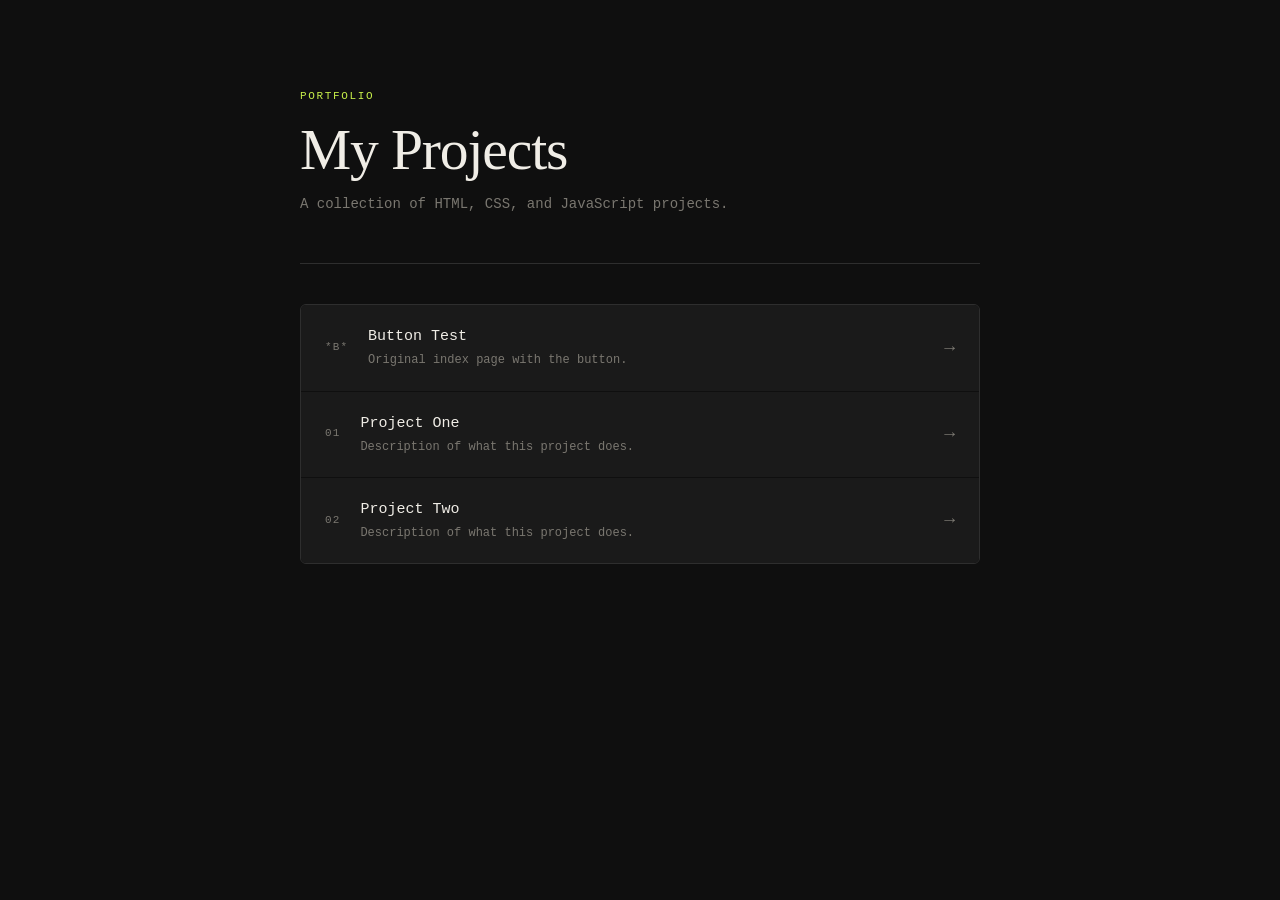
==== index.html @ 1b182743 "i2" ====
<!DOCTYPE html>
<html lang="en">
<head>
  <meta charset="UTF-8">
  <meta name="viewport" content="width=device-width, initial-scale=1.0">
  <title>My Portfolio</title>
  <link rel="stylesheet" href="style.css">
</head>
<body>
  <main class="container">
    <header class="hero">
      <p class="label">Portfolio</p>
      <h1>My Projects</h1>
      <p class="subtitle">A collection of HTML, CSS, and JavaScript projects.</p>
    </header>

    <ul class="project-list">
<li>
 <a href="./index-button.html" class="project-card">
          <span class="project-number">*B*</span>
          <span class="project-info">
            <span class="project-title">Button Test</span>
            <span class="project-desc">Original index page with the button.</span>
          </span>
          <span class="arrow">→</span>
        </a>
</li>
        <li>
        <a href="./projects/project-1.html" class="project-card">
          <span class="project-number">01</span>
          <span class="project-info">
            <span class="project-title">Project One</span>
            <span class="project-desc">Description of what this project does.</span>
          </span>
          <span class="arrow">→</span>
        </a>
      </li>
      <li>
        <a href="./projects/project-2.html" class="project-card">
          <span class="project-number">02</span>
          <span class="project-info">
            <span class="project-title">Project Two</span>
            <span class="project-desc">Description of what this project does.</span>
          </span>
          <span class="arrow">→</span>
        </a>
      </li>
    </ul>
  </main>
</body>
</html>
---- style.css ----
/* ── Tokens ─────────────────────────────────────────── */
:root {
  --bg:        #0f0f0f;
  --surface:   #1a1a1a;
  --border:    #2e2e2e;
  --accent:    #c8f04a;
  --text:      #f0ede6;
  --muted:     #7a7770;
  --font-head: 'DM Serif Display', Georgia, serif;
  --font-body: 'DM Mono', 'Courier New', monospace;
  --radius:    6px;
  --max-w:     680px;
}

/* ── Reset ───────────────────────────────────────────── */
*, *::before, *::after { box-sizing: border-box; margin: 0; padding: 0; }

body {
  background: var(--bg);
  color: var(--text);
  font-family: var(--font-body);
  font-size: 15px;
  line-height: 1.6;
  min-height: 100vh;
  padding: 2rem 1.25rem 4rem;
}

/* ── Google Fonts ────────────────────────────────────── */
@import url('https://fonts.googleapis.com/css2?family=DM+Mono:wght@400;500&family=DM+Serif+Display&display=swap');

/* ── Layout ──────────────────────────────────────────── */
.container {
  max-width: var(--max-w);
  margin: 0 auto;
}

/* ── Hero ────────────────────────────────────────────── */
.hero {
  padding: 3.5rem 0 3rem;
  border-bottom: 1px solid var(--border);
  margin-bottom: 2.5rem;
}

.label {
  font-size: 11px;
  letter-spacing: 0.15em;
  text-transform: uppercase;
  color: var(--accent);
  margin-bottom: 0.75rem;
}

h1 {
  font-family: var(--font-head);
  font-size: clamp(2.4rem, 6vw, 3.6rem);
  font-weight: 400;
  line-height: 1.1;
  letter-spacing: -0.02em;
  color: var(--text);
  margin-bottom: 0.75rem;
}

.subtitle {
  color: var(--muted);
  font-size: 14px;
}

/* ── Project list ────────────────────────────────────── */
.project-list {
  list-style: none;
  display: flex;
  flex-direction: column;
  gap: 1px;
  border: 1px solid var(--border);
  border-radius: var(--radius);
  overflow: hidden;
}

.project-card {
  display: flex;
  align-items: center;
  gap: 1.25rem;
  padding: 1.25rem 1.5rem;
  background: var(--surface);
  text-decoration: none;
  color: var(--text);
  transition: background 0.15s ease;
}

.project-card:hover {
  background: #222;
}

.project-card:hover .arrow {
  transform: translateX(4px);
  color: var(--accent);
}

.project-number {
  font-size: 11px;
  color: var(--muted);
  letter-spacing: 0.1em;
  min-width: 2ch;
}

.project-info {
  flex: 1;
  display: flex;
  flex-direction: column;
  gap: 2px;
}

.project-title {
  font-size: 15px;
  font-weight: 500;
  color: var(--text);
}

.project-desc {
  font-size: 12px;
  color: var(--muted);
}

.arrow {
  font-size: 18px;
  color: var(--muted);
  transition: transform 0.15s ease, color 0.15s ease;
}

/* ── Project page ────────────────────────────────────── */
.project-header {
  display: flex;
  align-items: center;
  gap: 1rem;
  padding: 2rem 0 2rem;
  border-bottom: 1px solid var(--border);
  margin-bottom: 2.5rem;
}

.back-btn {
  display: inline-flex;
  align-items: center;
  gap: 6px;
  font-family: var(--font-body);
  font-size: 12px;
  letter-spacing: 0.08em;
  color: var(--muted);
  background: transparent;
  border: 1px solid var(--border);
  border-radius: var(--radius);
  padding: 6px 12px;
  cursor: pointer;
  text-decoration: none;
  transition: border-color 0.15s, color 0.15s;
  white-space: nowrap;
}

.back-btn:hover {
  border-color: var(--accent);
  color: var(--accent);
}

.project-header h1 {
  font-size: clamp(1.5rem, 4vw, 2.2rem);
}

/* ── Output / demo area ──────────────────────────────── */
.demo-area {
  background: var(--surface);
  border: 1px solid var(--border);
  border-radius: var(--radius);
  padding: 2rem;
  margin-bottom: 2rem;
  min-height: 180px;
}

.demo-area p.placeholder {
  color: var(--muted);
  font-size: 13px;
  text-align: center;
  margin-top: 3rem;
}

/* ── Run button ──────────────────────────────────────── */
.run-btn {
  display: inline-flex;
  align-items: center;
  gap: 8px;
  font-family: var(--font-body);
  font-size: 13px;
  letter-spacing: 0.06em;
  color: #0f0f0f;
  background: var(--accent);
  border: none;
  border-radius: var(--radius);
  padding: 10px 20px;
  cursor: pointer;
  transition: opacity 0.15s;
}

.run-btn:hover { opacity: 0.85; }
.run-btn:active { opacity: 0.7; transform: scale(0.98); }

/* ── Output log ──────────────────────────────────────── */
#output {
  margin-top: 1.5rem;
  font-size: 13px;
  color: var(--text);
  white-space: pre-wrap;
  line-height: 1.8;
}
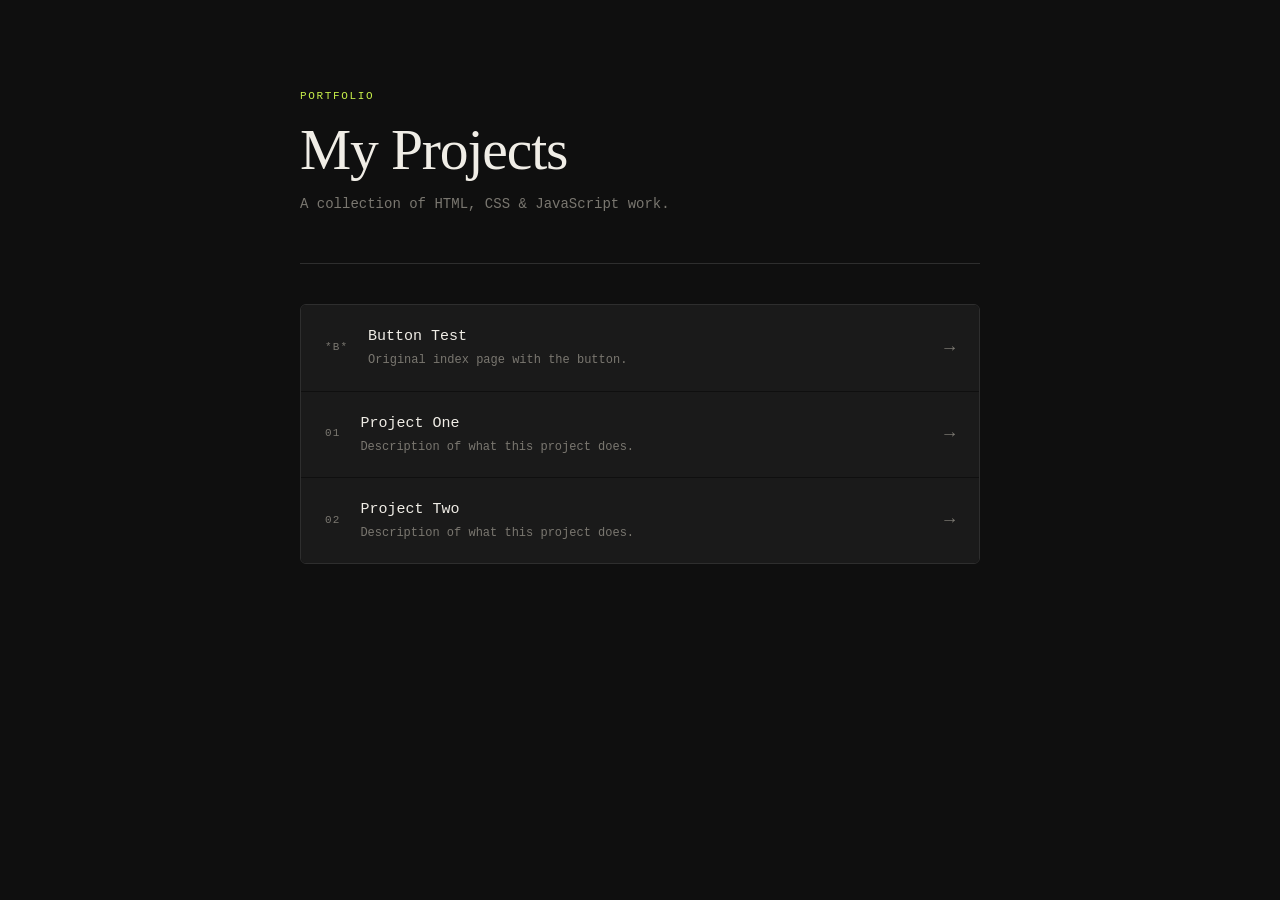
==== commit 0b54430c: "updated index" ====
--- a/index.html
+++ b/index.html
@@ -11,12 +11,12 @@
     <header class="hero">
       <p class="label">Portfolio</p>
       <h1>My Projects</h1>
-      <p class="subtitle">A collection of HTML, CSS, and JavaScript projects.</p>
+      <p class="subtitle">A collection of HTML, CSS &amp; JavaScript work.</p>
     </header>
 
     <ul class="project-list">
-<li>
- <a href="./index-button.html" class="project-card">
+      <li>
+        <a href="index-button.html" class="project-card">
           <span class="project-number">*B*</span>
           <span class="project-info">
             <span class="project-title">Button Test</span>
@@ -24,8 +24,8 @@
           </span>
           <span class="arrow">→</span>
         </a>
-</li>
-        <li>
+      </li>
+      <li>
         <a href="./projects/project-1.html" class="project-card">
           <span class="project-number">01</span>
           <span class="project-info">
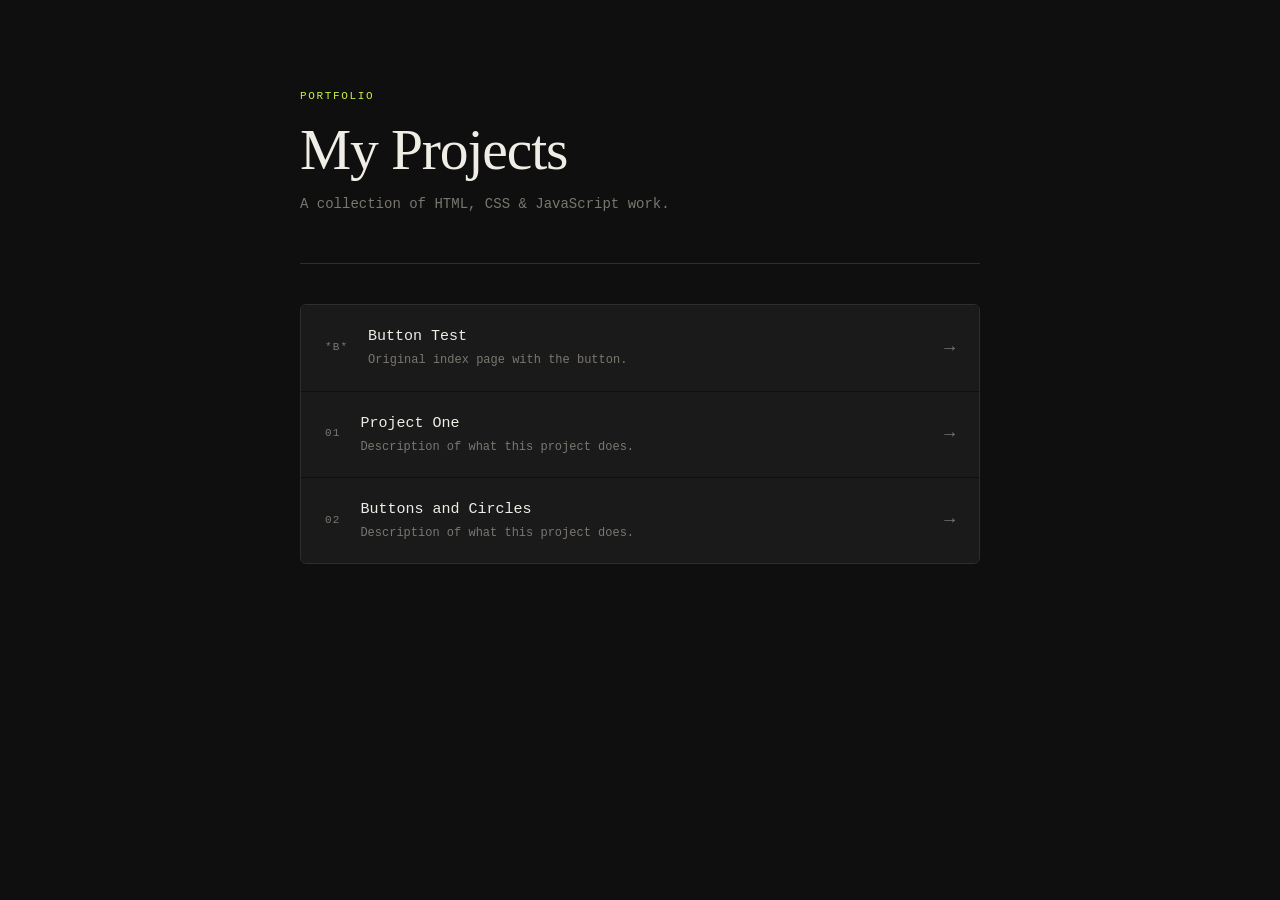
==== commit 316fe6bc: "project2 update" ====
--- a/index.html
+++ b/index.html
@@ -39,7 +39,7 @@
         <a href="./projects/project-2.html" class="project-card">
           <span class="project-number">02</span>
           <span class="project-info">
-            <span class="project-title">Project Two</span>
+            <span class="project-title">Buttons and Circles</span>
             <span class="project-desc">Description of what this project does.</span>
           </span>
           <span class="arrow">→</span>
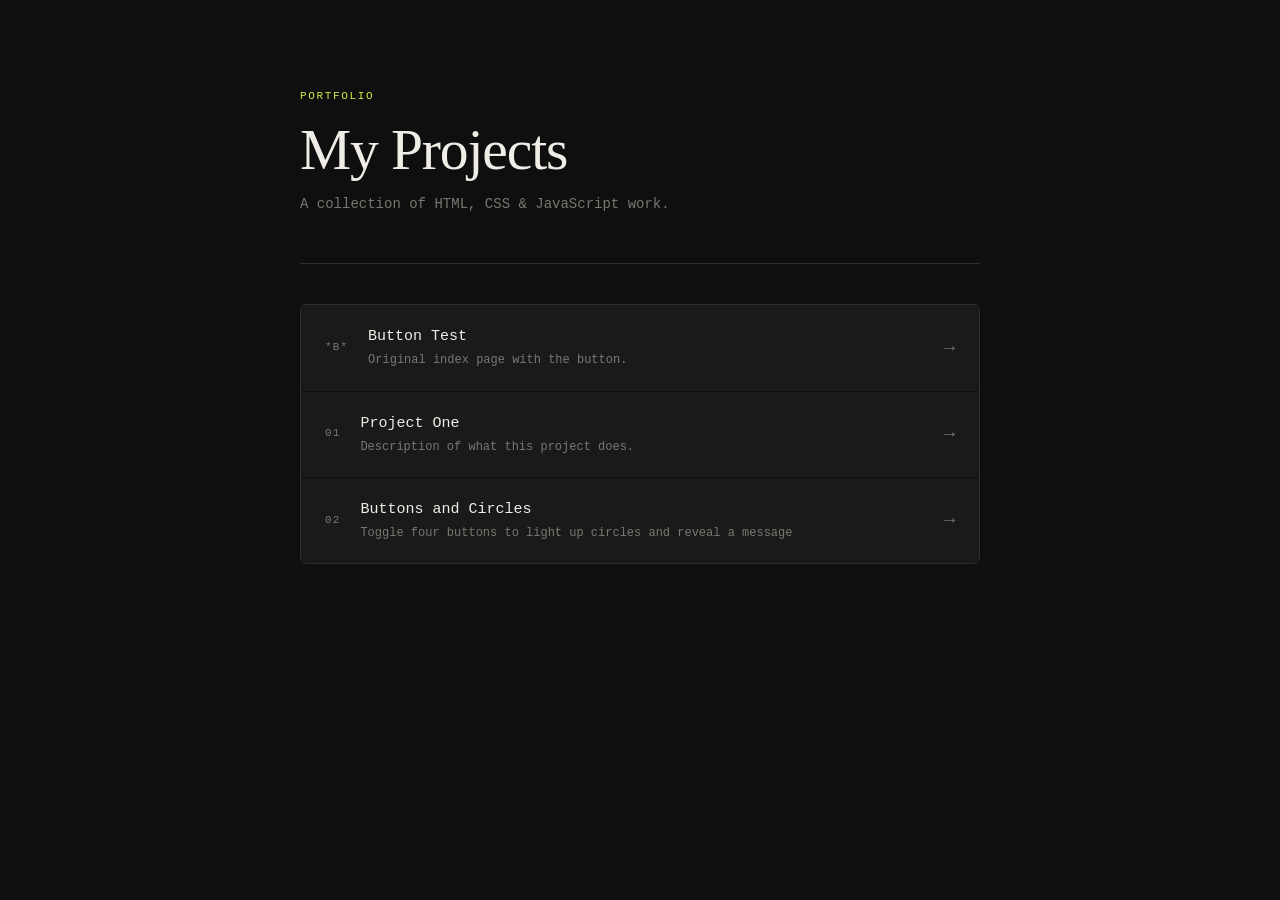
==== commit be553c7c: "p2" ====
--- a/index.html
+++ b/index.html
@@ -40,7 +40,7 @@
           <span class="project-number">02</span>
           <span class="project-info">
             <span class="project-title">Buttons and Circles</span>
-            <span class="project-desc">Description of what this project does.</span>
+            <span class="project-desc">Toggle four buttons to light up circles and reveal a message</span>
           </span>
           <span class="arrow">→</span>
         </a>
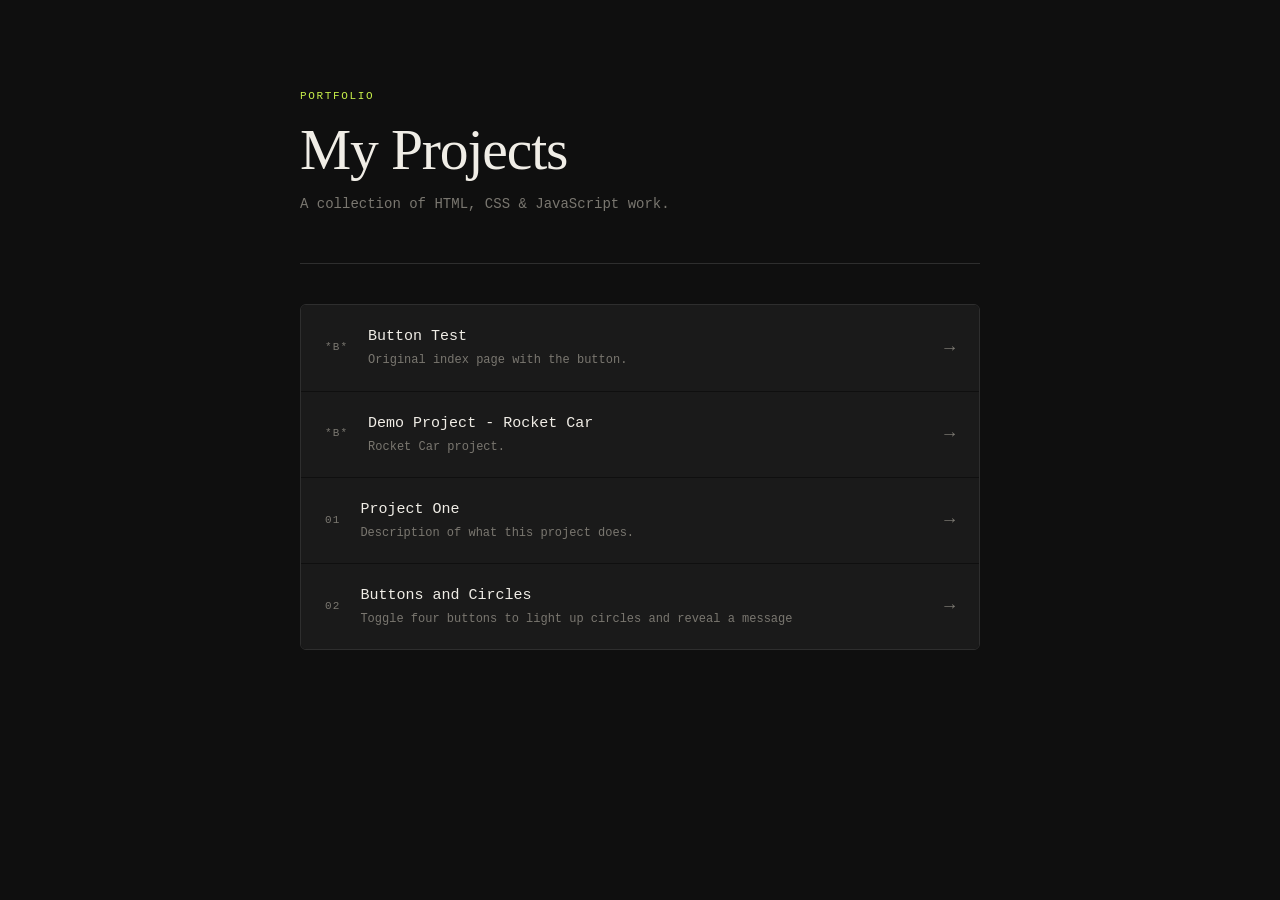
==== commit 19cc2d41: "Rocket Car" ====
--- a/index.html
+++ b/index.html
@@ -26,6 +26,16 @@
         </a>
       </li>
       <li>
+        <a href="./projects/rocket-car.html" class="project-card">
+          <span class="project-number">*B*</span>
+          <span class="project-info">
+            <span class="project-title">Demo Project - Rocket Car</span>
+            <span class="project-desc">Rocket Car project.</span>
+          </span>
+          <span class="arrow">→</span>
+        </a>
+      </li>
+      <li>
         <a href="./projects/project-1.html" class="project-card">
           <span class="project-number">01</span>
           <span class="project-info">
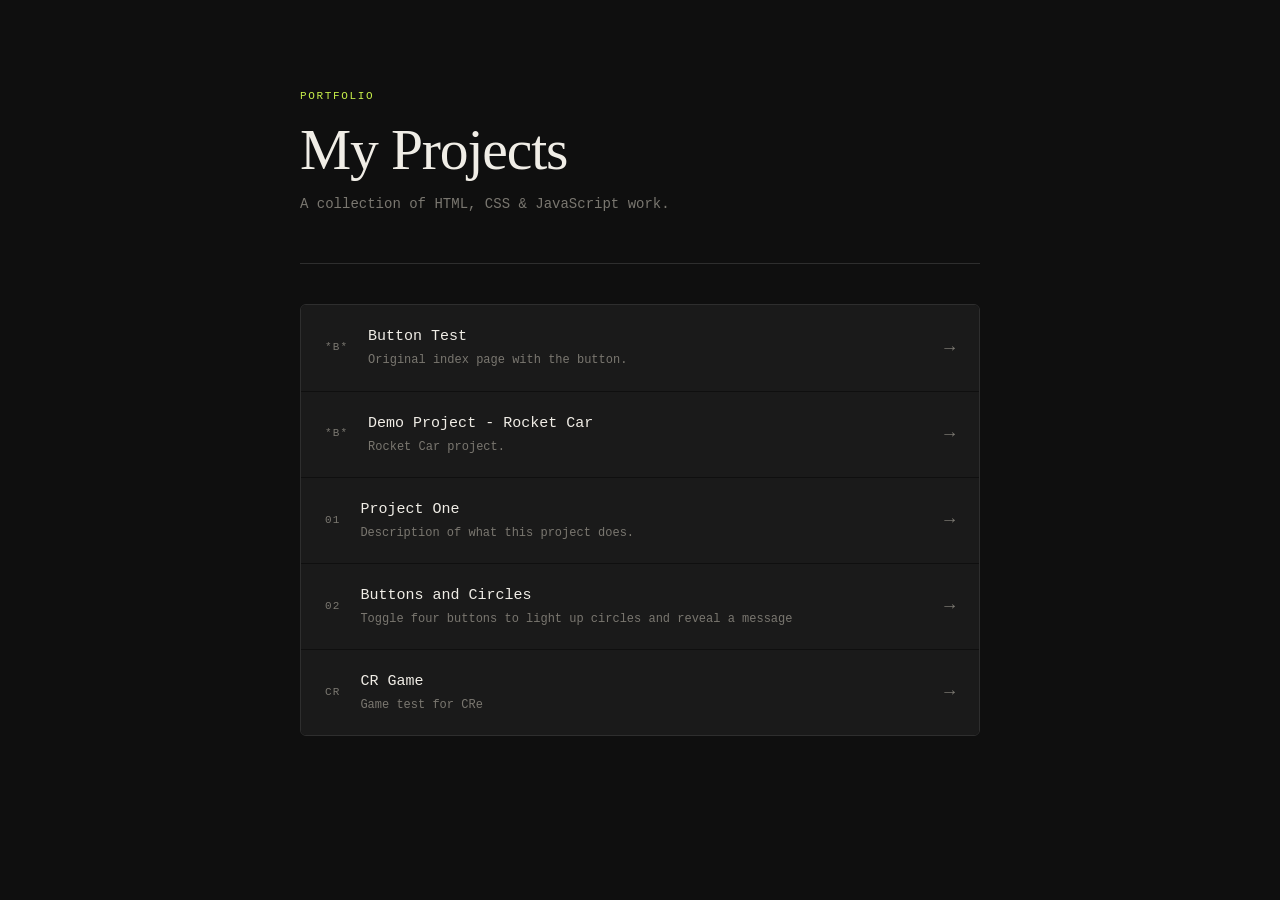
==== commit 4b7fa2bf: "add CR project" ====
--- a/index.html
+++ b/index.html
@@ -25,6 +25,7 @@
           <span class="arrow">→</span>
         </a>
       </li>
+
       <li>
         <a href="./projects/rocket-car.html" class="project-card">
           <span class="project-number">*B*</span>
@@ -55,6 +56,17 @@
           <span class="arrow">→</span>
         </a>
       </li>
+       <li>
+        <a href="./projects/project-cr.html" class="project-card">
+          <span class="project-number">CR</span>
+          <span class="project-info">
+            <span class="project-title">CR Game</span>
+            <span class="project-desc">Game test for CRe</span>
+          </span>
+          <span class="arrow">→</span>
+        </a>
+      </li>
+      
     </ul>
   </main>
 </body>
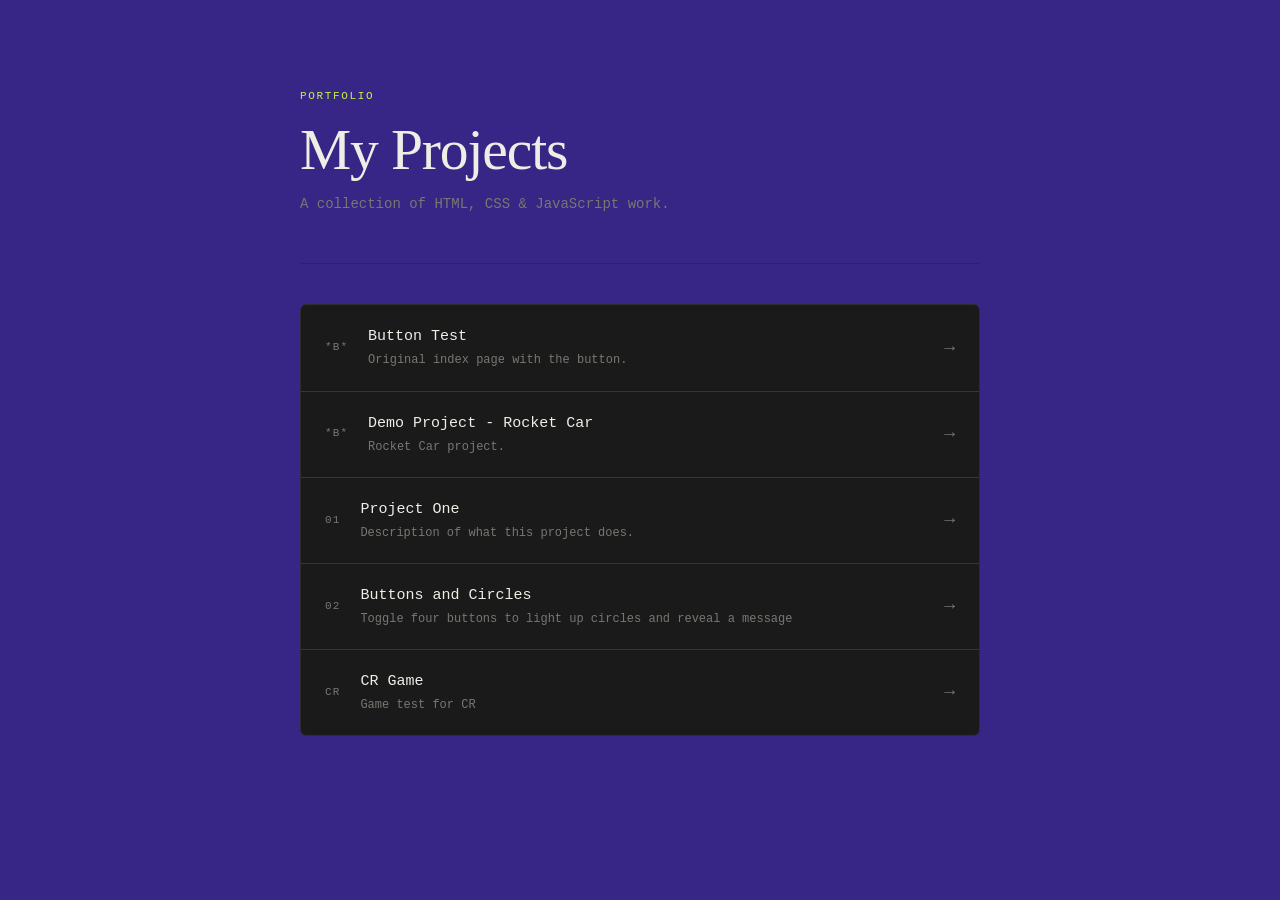
==== commit b3843292: "background color" ====
--- a/index.html
+++ b/index.html
@@ -61,7 +61,7 @@
           <span class="project-number">CR</span>
           <span class="project-info">
             <span class="project-title">CR Game</span>
-            <span class="project-desc">Game test for CRe</span>
+            <span class="project-desc">Game test for CR</span>
           </span>
           <span class="arrow">→</span>
         </a>
--- a/style.css
+++ b/style.css
@@ -1,6 +1,6 @@
 /* ── Tokens ─────────────────────────────────────────── */
 :root {
-  --bg:        #0f0f0f;
+  --bg:        #372685;
   --surface:   #1a1a1a;
   --border:    #2e2e2e;
   --accent:    #c8f04a;
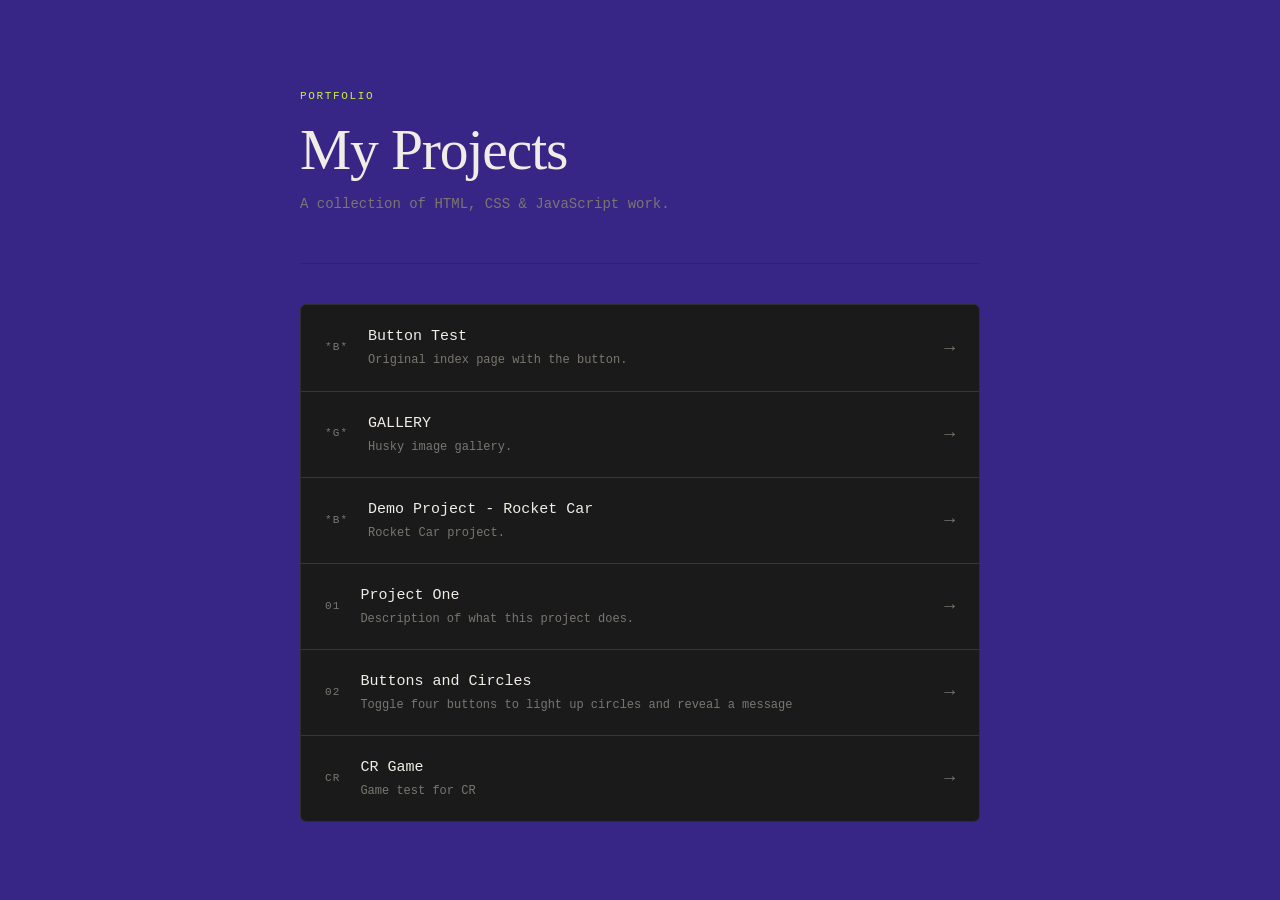
==== commit 445e43a2: "add a gallery" ====
--- a/index.html
+++ b/index.html
@@ -26,6 +26,16 @@
         </a>
       </li>
 
+      <li>
+        <a href="./gallery/gallery.html" class="project-card">
+          <span class="project-number">*G*</span>
+          <span class="project-info">
+            <span class="project-title">GALLERY</span>
+            <span class="project-desc">Husky image gallery.</span>
+          </span>
+          <span class="arrow">→</span>
+        </a>
+      </li>
       <li>
         <a href="./projects/rocket-car.html" class="project-card">
           <span class="project-number">*B*</span>
--- a/style.css
+++ b/style.css
@@ -87,7 +87,7 @@
 }
 
 .project-card:hover {
-  background: #222;
+  background: #120242;
 }
 
 .project-card:hover .arrow {
@@ -188,7 +188,7 @@
   font-family: var(--font-body);
   font-size: 13px;
   letter-spacing: 0.06em;
-  color: #0f0f0f;
+  color: #17076e;
   background: var(--accent);
   border: none;
   border-radius: var(--radius);
